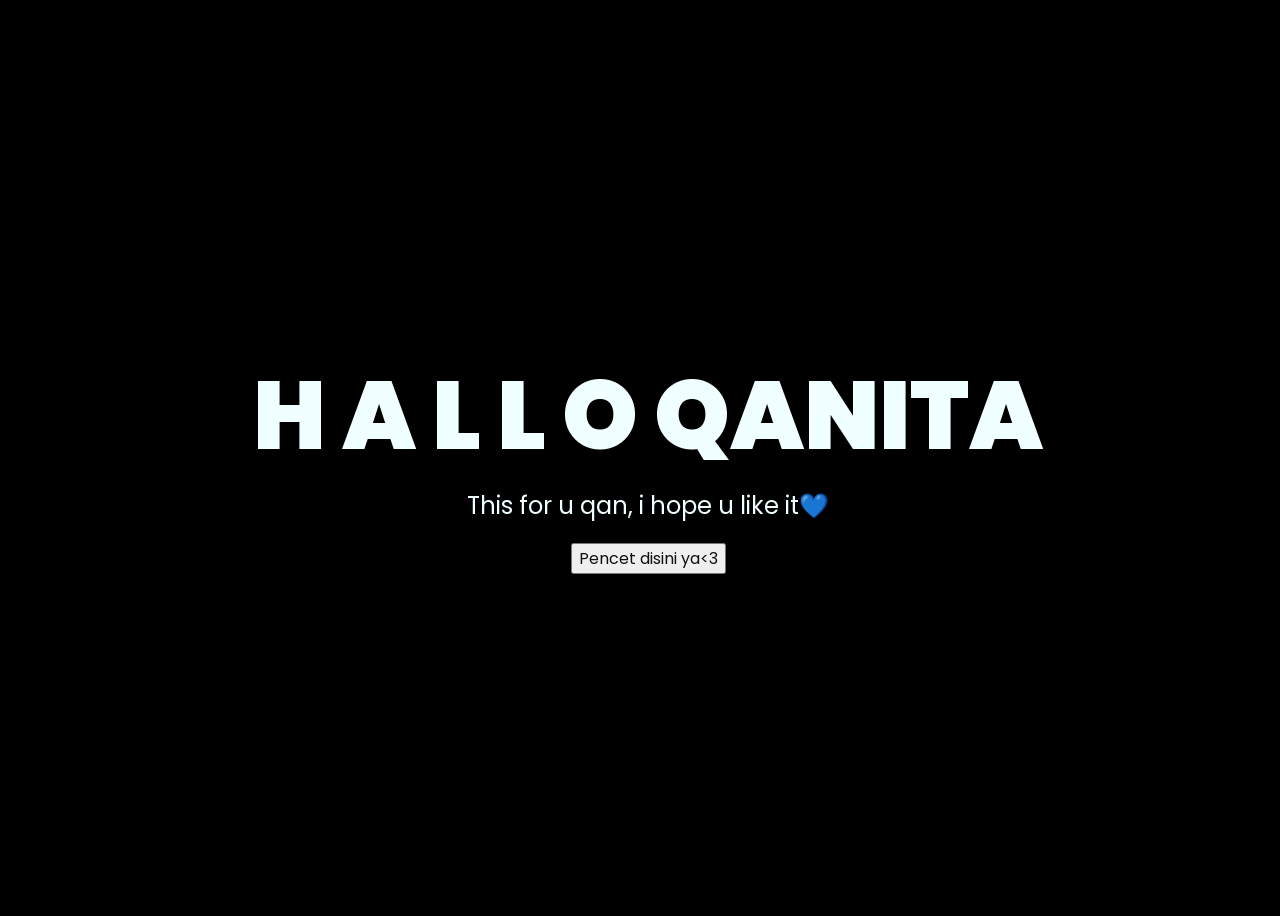
==== index.html @ 01c8bd21 "Add files via upload" ====
<!DOCTYPE html>
<html lang="en">
<head>
    <meta charset="UTF-8">
    <meta http-equiv="X-UA-Compatible" content="IE=edge">
    <meta name="viewport" content="width=device-width, initial-scale=1.0">
    <link rel="stylesheet" href="css/style.css">
    <link rel="icon" href="img/flowers.png" type="image/x-icon">
    <title>Flowers</title>
</head>
<body>
    <audio autoplay>
        <source src="flowerr.mp3" type="audio/mp3"/>
    </audio>
    <div class="greetings">
    <!-- silahkan menambah kata sesuai keinginan dengan <span>text...</span -->
        <span>H</span>
        <span>A</span>
        <span>L</span>
        <span>L</span>
        <span>O</span>
        <span>QANITA</span>
    </div>
    <div class="description">
        <span>This for u qan, i hope u like it💙</span>
    </div>
    <div class="button">
        <button>
            <a href="flower.html">Pencet disini ya<3</a>
        </button>
        
    </div>
</body>
</html>
---- css/style.css ----
@import url('https://fonts.googleapis.com/css2?family=Poppins:ital,wght@0,500;1,900&display=swap');
*{
    font-family: 'Poppins',cursive;
}
body{
    color: azure;
    width: 100%;
    height: 100vh;
    display: flex;
    flex-direction: column;
    align-items: center;
    justify-content: center;
    background-color: black;
}
.greetings{
    font-size: 6rem;
    font-weight: 900;
}
.greetings > span{
    animation: glow 2.5s ease-in-out infinite;
}
@keyframes glow{
    0%, 100%{
        color: #fff;
        text-shadow: 0 0 12px #39c6d6, 0 0 50px #39c6d6, 0 0 100px #39c6d6;
    }
    10%, 90%{
        color: #111;
        text-shadow: none;
    }
}
.greetings > span:nth-child(2){
    animation-delay: .2s ;
}
.greetings > span:nth-child(3){
    animation-delay: .4s ;
}
.greetings > span:nth-child(4){
    animation-delay: .6s;
}
.greetings > span:nth-child(5){
    animation-delay: .8s;
}

.description{
    font-size: 1.5rem;
    margin-bottom: 20px;
}

.button a{
    text-decoration: none;
    font-size: 1rem;
    color: #111;
}

@media screen and (max-width:574px){
    .greetings{
        display: block;
        font-size: 3rem;
        font-weight: 500;
        text-align: center;
    }
    .description{
        font-size: 1rem;
    }
    
    .button a{
        font-size: .5rem;
    }
}
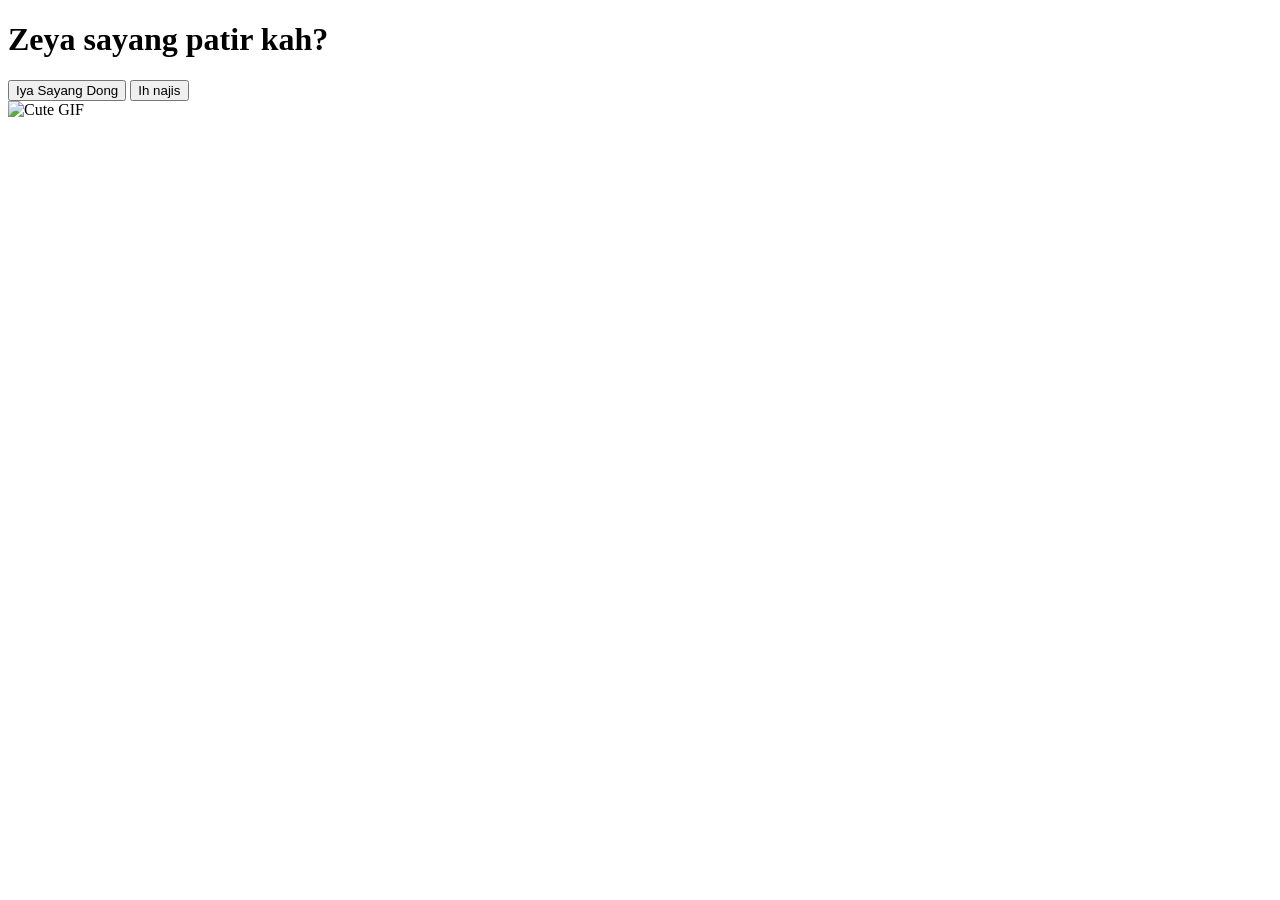
==== commit 91bf5db2: "Add files via upload" ====
--- a/index.html
+++ b/index.html
@@ -1,34 +1,22 @@
-<!DOCTYPE html>
-<html lang="en">
-<head>
-    <meta charset="UTF-8">
-    <meta http-equiv="X-UA-Compatible" content="IE=edge">
-    <meta name="viewport" content="width=device-width, initial-scale=1.0">
-    <link rel="stylesheet" href="css/style.css">
-    <link rel="icon" href="img/flowers.png" type="image/x-icon">
-    <title>Flowers</title>
-</head>
-<body>
-    <audio autoplay>
-        <source src="flowerr.mp3" type="audio/mp3"/>
-    </audio>
-    <div class="greetings">
-    <!-- silahkan menambah kata sesuai keinginan dengan <span>text...</span -->
-        <span>H</span>
-        <span>A</span>
-        <span>L</span>
-        <span>L</span>
-        <span>O</span>
-        <span>QANITA</span>
-    </div>
-    <div class="description">
-        <span>This for u qan, i hope u like it💙</span>
-    </div>
-    <div class="button">
-        <button>
-            <a href="flower.html">Pencet disini ya<3</a>
-        </button>
-        
-    </div>
-</body>
+<!DOCTYPE html>
+<html lang="en">
+<head>
+    <meta charset="UTF-8">
+    <meta name="viewport" content="width=device-width, initial-scale=1.0">
+    <title>love me love me</title>
+    <link rel="stylesheet" href="styles.css">
+</head>
+<body>
+    <div class="container">
+        <h1>Zeya sayang patir kah?</h1>
+        <div class="buttons">
+            <button class="yes-button" onclick="handleYesClick()">Iya Sayang Dong</button>
+            <button class="no-button" onclick="handleNoClick()">Ih najis</button>
+        </div>
+        <div class="gif_container">
+            <img src="https://media1.giphy.com/media/v1.Y2lkPTc5MGI3NjExbW5lenZyZHI5OXM2eW95b3pmMG40cWVrMDhtNjVuM3A4dGNxa2g2dSZlcD12MV9pbnRlcm5hbF9naWZfYnlfaWQmY3Q9cw/VM1fcpu2bKs1e2Kdbj/giphy.gif" alt="Cute GIF">
+        </div>
+    </div>
+    <script src="script.js"></script>
+</body>
 </html>
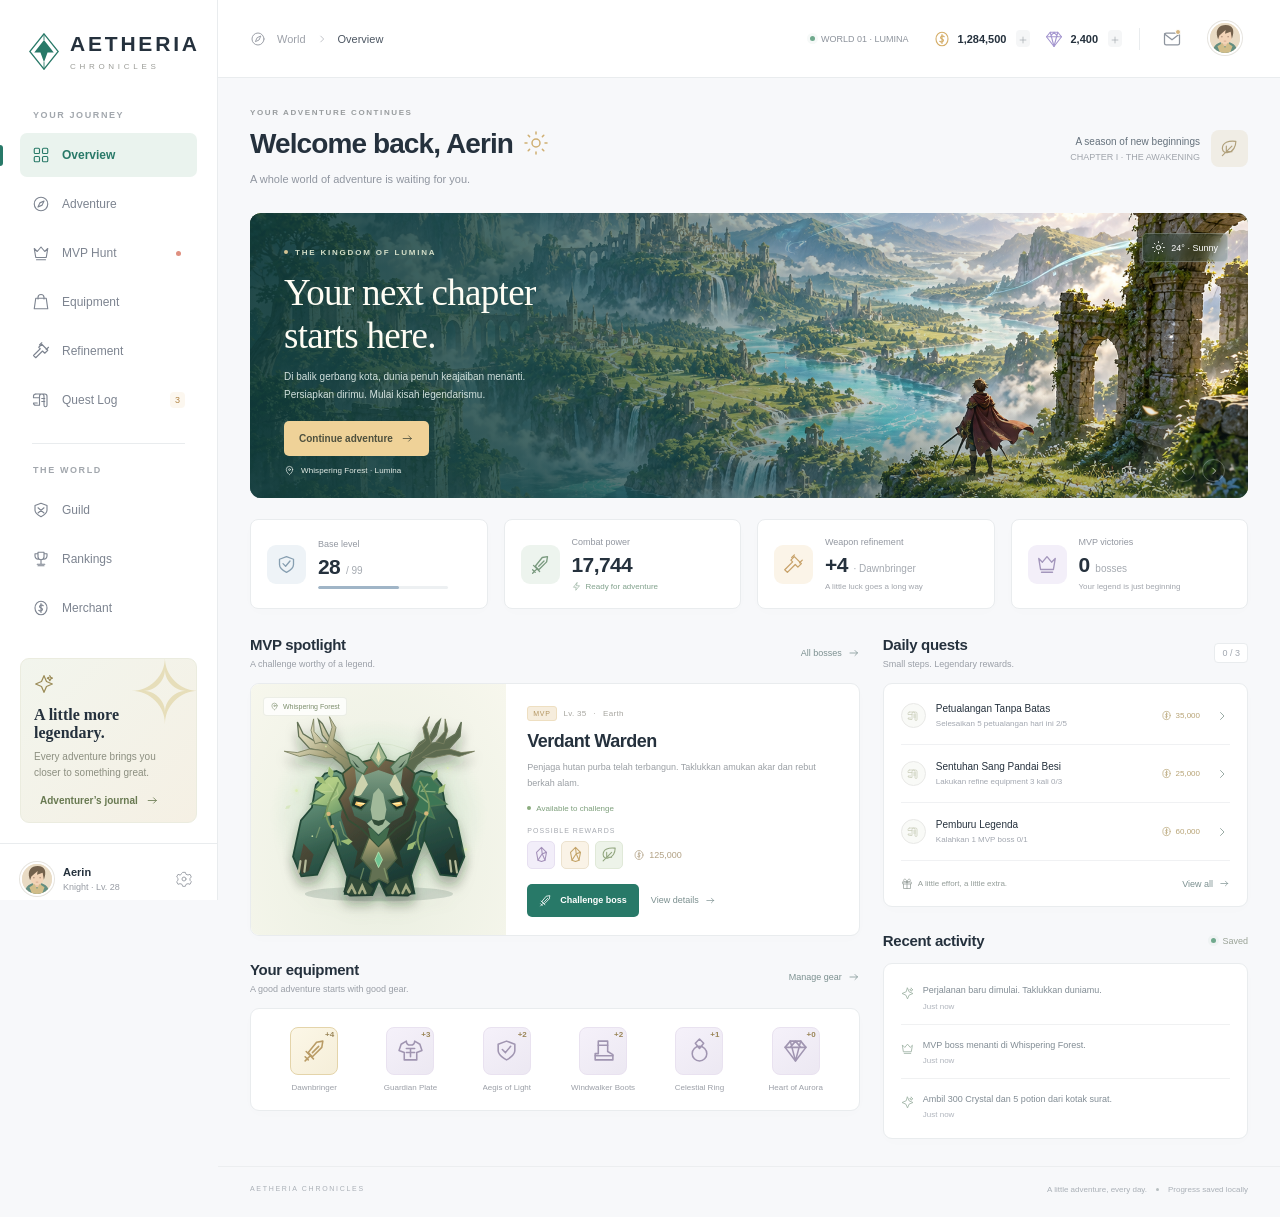
==== commit bac4fafb: "Publish Aetheria GDD and modular progression prototype package" ====
--- a/index.html
+++ b/index.html
@@ -1,22 +1,26 @@
 <!DOCTYPE html>
-<html lang="en">
+<html lang="id">
 <head>
-    <meta charset="UTF-8">
-    <meta name="viewport" content="width=device-width, initial-scale=1.0">
-    <title>love me love me</title>
-    <link rel="stylesheet" href="styles.css">
+  <meta charset="UTF-8">
+  <meta name="viewport" content="width=device-width, initial-scale=1.0">
+  <meta name="theme-color" content="#f6f7f9">
+  <meta name="description" content="Aetheria Chronicles — petualangan RPG fantasi dengan MVP, equipment, refinement, dan dunia untuk dijelajahi.">
+  <title>Aetheria — Your adventure awaits</title>
+  <link rel="icon" href="assets/favicon.svg" type="image/svg+xml">
+  <link rel="stylesheet" href="styles.css">
 </head>
 <body>
-    <div class="container">
-        <h1>Zeya sayang patir kah?</h1>
-        <div class="buttons">
-            <button class="yes-button" onclick="handleYesClick()">Iya Sayang Dong</button>
-            <button class="no-button" onclick="handleNoClick()">Ih najis</button>
-        </div>
-        <div class="gif_container">
-            <img src="https://media1.giphy.com/media/v1.Y2lkPTc5MGI3NjExbW5lenZyZHI5OXM2eW95b3pmMG40cWVrMDhtNjVuM3A4dGNxa2g2dSZlcD12MV9pbnRlcm5hbF9naWZfYnlfaWQmY3Q9cw/VM1fcpu2bKs1e2Kdbj/giphy.gif" alt="Cute GIF">
-        </div>
+  <div class="app-shell">
+    <aside class="sidebar" id="sidebar"></aside>
+    <div class="workspace">
+      <header class="topbar" id="topbar"></header>
+      <main id="main-content" tabindex="-1"></main>
+      <footer class="app-footer"><span>AETHERIA CHRONICLES</span><span>A little adventure, every day.<i></i> Progress saved locally</span></footer>
     </div>
-    <script src="script.js"></script>
+  </div>
+  <div id="modal-root"></div>
+  <div id="toast-root" class="toast-root" role="status" aria-live="polite"></div>
+  <script src="engine.js"></script>
+  <script src="script.js"></script>
 </body>
-</html>+</html>
--- a/styles.css
+++ b/styles.css
@@ -0,0 +1,10 @@
+:root{--ink:#25313d;--muted:#9298a1;--teal:#287968;--teal-dark:#1d6558;--teal-light:#eaf3ee;--gold:#deb575;--line:#e9ecee;--bg:#f7f8fa;--white:#fff;--sidebar:218px;--shadow:0 3px 15px #243d4b03}*{box-sizing:border-box}body{margin:0;background:var(--bg);color:var(--ink);font-family:Arial,Helvetica,sans-serif;font-size:13px;-webkit-font-smoothing:antialiased}button,input{font:inherit}button,a{-webkit-tap-highlight-color:transparent}button{cursor:pointer}button{border:0;background:none;color:inherit}button:disabled{cursor:not-allowed;opacity:.48}a{color:inherit;text-decoration:none}svg{display:inline-block;vertical-align:middle;flex-shrink:0}button:focus-visible,a:focus-visible,input:focus-visible{outline:3px solid #79b8aa;outline-offset:4px}button,.nav-link,.card{transition:background .18s,transform .18s,box-shadow .18s}button:active:not(:disabled){transform:translateY(1px)}.app-shell{display:flex;min-height:100vh}.sidebar{width:var(--sidebar);position:fixed;inset:0 auto 0 0;background:#fff;border-right:1px solid var(--line);z-index:30;display:flex;flex-direction:column;padding:32px 20px 0}.brand{display:flex;align-items:center;gap:9px;padding:0 7px 39px}.brand-logo{width:34px;height:39px;color:var(--teal)}.brand-word{font-size:21px;letter-spacing:2.8px;font-weight:750;line-height:1.1}.brand-sub{font-size:8px;letter-spacing:3.7px;margin-top:6px;color:#9b9c97}.nav-label{font-size:9px;letter-spacing:1.6px;color:#a2a7ad;font-weight:600;padding:0 13px;margin:0 0 13px}.nav-links{display:grid;gap:5px}.nav-link{display:flex;align-items:center;gap:12px;padding:13px 12px;text-align:left;width:100%;font-size:12px;color:#7d8490;border-radius:7px;position:relative}.nav-link svg{width:18px;height:18px}.nav-link:hover{background:#f5f7f6;color:var(--teal)}.nav-link.active{background:#eaf3ee;color:var(--teal);font-weight:600}.nav-link.active:before{content:'';position:absolute;left:-20px;height:21px;width:3px;background:var(--teal);border-radius:0 3px 3px 0}.nav-badge{margin-left:auto;font-size:9px;padding:3px 5px;border-radius:4px;background:#e8b56b1c;color:#b18444}.nav-badge.dot{padding:0;background:#df8f7f;width:5px;height:5px;border-radius:50%;margin-right:4px}.nav-divider{margin:21px 12px;border:0;border-top:1px solid var(--line)}.nav-bottom{margin-top:auto;padding-top:28px}.pass-card{background:linear-gradient(135deg,#f2f5ed,#f5f0e4);border:1px solid #ebecdf;border-radius:9px;padding:15px 13px 14px;position:relative;overflow:hidden}.pass-card:after{content:'✧';position:absolute;color:#d9c98b;font-size:88px;right:-6px;top:-18px;opacity:.5}.pass-card .pass-icon{color:#9b8c58}.pass-card h4{font-family:Georgia,serif;font-size:16px;margin:12px 0 7px;position:relative}.pass-card p{font-size:10px;color:#8c8f80;line-height:1.6;margin:0 0 12px}.pass-card button{display:flex;align-items:center;gap:8px;color:#687951;font-size:10px;font-weight:600}.sidebar-profile{margin:20px -20px 0;padding:18px 20px;border-top:1px solid var(--line);display:flex;align-items:center;gap:9px}.avatar{border-radius:50%;background:#ede2cc;overflow:hidden;width:34px;height:34px;display:inline-flex;align-items:center;justify-content:center;border:2px solid #fff;box-shadow:0 0 0 1px #e6e4df;flex-shrink:0}.avatar svg{width:100%;height:100%}.profile-name{font-size:11px;font-weight:600;display:block}.profile-class{font-size:9px;color:#989ca4;display:block;margin-top:4px}.profile-gear{margin-left:auto;color:#a1a5ac;padding:5px}.workspace{margin-left:var(--sidebar);width:calc(100% - var(--sidebar));min-width:0}.topbar{height:78px;border-bottom:1px solid var(--line);background:#fff;display:flex;align-items:center;justify-content:space-between;padding:0 32px;gap:15px}.breadcrumbs{display:flex;align-items:center;gap:11px;color:#9da1a9;font-size:11px}.breadcrumbs>svg:first-child{color:#8d989e}.breadcrumbs .current{color:#4c5662}.header-right{display:flex;align-items:center;gap:15px}.server{font-size:9px;color:#8c929b;display:flex;align-items:center;gap:6px;white-space:nowrap;margin-right:9px}.status-dot{width:5px;height:5px;background:#70a98d;border-radius:50%;display:inline-block;box-shadow:0 0 0 3px #72aa8f11}.resource{display:flex;gap:7px;align-items:center;font-size:11px;font-weight:600;white-space:nowrap}.resource .coin{color:#d5ae69}.resource .gem{color:#a496cf}.resource button{margin-left:3px;background:#f5f6f7;border-radius:4px;padding:2px;color:#9ba1a7}.topbar-divider{height:22px;width:1px;background:var(--line);margin:0 2px}.mail-btn{position:relative;color:#8d949e;padding:5px}.mail-btn:after{content:'';width:4px;height:4px;border-radius:50%;background:#d5b47e;position:absolute;right:6px;top:5px;border:1px solid white}.menu-toggle{display:none;padding:5px}.main-wrap{max-width:1500px;margin:auto;padding:30px 32px 0}.greeting-row{display:flex;align-items:center;justify-content:space-between;gap:20px;margin-bottom:24px}.eyebrow{font-size:8px;letter-spacing:1.6px;color:#989c9e;font-weight:600;text-transform:uppercase;margin:0 0 9px}h1{font-size:26px;font-weight:600;letter-spacing:-.9px;margin:0;line-height:1.3}.greeting-title{display:flex;align-items:center;gap:11px}.sun-icon{color:#cfaf72;margin-top:-3px}.subtitle{font-size:11px;color:#9096a0;margin:8px 0 0;line-height:1.7}.season-box{display:flex;align-items:center;gap:11px;text-align:right}.season-icon{color:#b1a17c;background:#f0ede5;border-radius:8px;width:37px;height:37px;display:grid;place-items:center}.season-title{font-size:10px;color:#65717c;margin-bottom:5px}.season-note{font-size:9px;color:#a0a5ac}.hero{border-radius:11px;height:285px;position:relative;overflow:hidden;background:#467a70;isolation:isolate}.hero-bg{position:absolute;inset:0;background-image:url('assets/world-hero.png');background-position:center 53%;background-size:cover;z-index:-3;transition:transform 1s}.hero:before{content:'';position:absolute;inset:0;background:linear-gradient(90deg,#113c3ce8 0%,#1a4645cc 26%,#193d3e57 54%,#183b3c00 80%);z-index:-1}.hero:after{content:'';position:absolute;inset:0;background:linear-gradient(0deg,#173d4466,transparent 40%);z-index:-2}.hero-content{padding:29px 34px;color:#fff}.hero-kicker{display:inline-flex;align-items:center;gap:7px;color:#d3dec8;font-size:8px;font-weight:600;letter-spacing:1.8px}.hero-kicker span{width:4px;height:4px;border-radius:50%;background:#d4c394}.hero h2{font-family:Georgia,'Times New Roman',serif;font-weight:400;font-size:37px;line-height:1.15;letter-spacing:-.7px;margin:15px 0 11px;color:#fffdf4}.hero p{color:#d0dfdc;font-size:10px;line-height:1.8;margin:0 0 17px}.btn{border-radius:5px;padding:10px 15px;display:inline-flex;align-items:center;justify-content:center;gap:8px;font-size:10px;font-weight:600;min-height:35px}.btn-primary{color:#fff;background:var(--teal)}.btn-primary:hover{background:var(--teal-dark);box-shadow:0 3px 8px #28796820}.btn-gold{background:#efd298;color:#4e503e}.btn-gold:hover{background:#f9dfa9}.btn-outline{border:1px solid #e3e7e7;background:#fff;color:#64716f}.btn-outline:hover{background:#f4f7f5}.btn-soft{color:var(--teal);background:var(--teal-light)}.btn-danger{background:#b8635d;color:white}.hero-bottom{position:absolute;bottom:16px;right:23px;left:34px;display:flex;align-items:center;justify-content:space-between;color:#e4ece6;font-size:8px;letter-spacing:.1px}.hero-location{display:flex;align-items:center;gap:6px}.hero-slide{display:flex;align-items:center;gap:7px}.hero-slide>span{font-size:8px;letter-spacing:2px;margin-right:5px}.hero-slide button{width:23px;height:23px;border:1px solid #ffffff40;border-radius:50%;display:grid;place-items:center;color:#fff}.weather{position:absolute;right:20px;top:20px;padding:7px 9px;display:flex;gap:6px;align-items:center;font-size:9px;color:#fff;background:#174f4938;border:1px solid #ffffff3b;border-radius:5px;backdrop-filter:blur(6px)}.stats-grid{display:grid;grid-template-columns:repeat(4,minmax(0,1fr));gap:16px;margin:21px 0 27px}.stat-card{background:#fff;border:1px solid var(--line);border-radius:8px;padding:17px 16px;display:flex;align-items:center;gap:12px;box-shadow:var(--shadow);min-height:83px}.stat-icon{width:39px;height:39px;display:grid;place-items:center;border-radius:9px;background:#eef3f7;color:#879fb1}.stat-icon.green{background:#edf4ee;color:#7a9a7f}.stat-icon.gold{background:#fbf4e8;color:#c8a26a}.stat-icon.purple{background:#f3eff9;color:#a396bc}.stat-label{font-size:9px;color:#9297a0;margin-bottom:6px}.stat-value{font-size:21px;letter-spacing:-.6px;line-height:1.1;font-weight:600}.stat-value .unit{font-size:10px;color:#a5aab1;font-weight:400;letter-spacing:0}.stat-bottom{font-size:8px;color:#a1a5ac;margin-top:6px;display:flex;align-items:center;gap:5px}.stat-bottom.positive{color:#81a18c}.stat-data{flex:1;min-width:0}.tiny-progress{height:3px;border-radius:5px;overflow:hidden;background:#edf0f2;margin-top:8px;max-width:130px}.tiny-progress span{height:100%;display:block;background:#a0b5c7;border-radius:5px}.dashboard-grid{display:grid;grid-template-columns:minmax(0,1.67fr) minmax(285px,1fr);gap:23px}.section-heading{display:flex;align-items:center;justify-content:space-between;gap:10px;margin:0 0 14px}.section-heading h2{font-size:15px;font-weight:600;letter-spacing:-.3px;margin:0}.section-heading p{font-size:9px;color:#9a9fa7;margin:6px 0 0}.text-button{display:inline-flex;align-items:center;gap:6px;font-size:9px;color:#7c9090;padding:4px 0;white-space:nowrap}.text-button:hover{color:var(--teal)}.card{background:#fff;border:1px solid var(--line);border-radius:9px;box-shadow:var(--shadow)}.mvp-spotlight{display:grid;grid-template-columns:42% 58%;min-height:234px;overflow:hidden}.boss-image-wrap{position:relative;display:flex;align-items:center;justify-content:center;background:radial-gradient(ellipse at 50% 70%,#e9eee0,#f7f7ed);overflow:hidden}.boss-image-wrap:before{content:'';width:130px;height:130px;border-radius:50%;border:1px solid #b8c7a13d;position:absolute}.boss-image-wrap img{width:110%;height:210px;object-fit:contain;position:relative;z-index:1;filter:drop-shadow(0 10px 5px #455f3920);transition:transform .5s}.boss-image-wrap:hover img{transform:scale(1.04)}.boss-image-wrap .field-tag{position:absolute;top:13px;left:12px;z-index:2;font-size:7px;color:#7b8d6b;background:#ffffffc4;backdrop-filter:blur(5px);border:1px solid #c9d0bc55;border-radius:4px;padding:4px 6px;display:flex;align-items:center;gap:4px}.boss-info{padding:22px 21px 18px;display:flex;align-items:flex-start;flex-direction:column;justify-content:center}.boss-meta{font-size:8px;display:flex;align-items:center;gap:7px;color:#a7a6a0;letter-spacing:.3px;margin:0 0 10px}.boss-meta .mvp-label{background:#f6eddd;border:1px solid #eedfc1;color:#b29460;font-size:7px;letter-spacing:.7px;border-radius:3px;padding:3px 5px}.boss-info h3{font-size:18px;letter-spacing:-.5px;font-weight:600;margin:0 0 7px}.boss-description{font-size:9px;line-height:1.8;color:#9a9fa4;margin:0 0 12px}.available{font-size:8px;color:#7d9f7b;display:flex;align-items:center;gap:5px}.available:before{content:'';height:4px;width:4px;border-radius:50%;background:#8aac7d}.reward-label{font-size:7px;color:#a5a9b0;letter-spacing:1px;margin:14px 0 7px}.reward-items{display:flex;align-items:center;gap:6px}.reward-item{height:28px;width:28px;background:#f2eef9;border:1px solid #e7e0f1;color:#a491ba;border-radius:5px;display:grid;place-items:center}.reward-item.gold{background:#faf3e7;color:#c4a469;border-color:#ece2ce}.reward-item.green{background:#edf3e9;color:#91a57e;border-color:#e0e9d8}.reward-money{font-size:9px;color:#b1a184;display:flex;gap:4px;align-items:center;margin-left:4px}.boss-actions{margin-top:15px;display:flex;align-items:center;gap:12px;width:100%}.boss-actions .btn{font-size:9px;padding:9px 12px;min-height:33px}.quest-card{padding:3px 17px 0}.quest-row{display:flex;align-items:center;gap:10px;padding:16px 0;border-bottom:1px solid #f0f1f3}.quest-check{width:25px;height:25px;border-radius:50%;border:1px solid #e9e9e7;display:grid;place-items:center;color:#c9ccb9;background:#f9faf7}.quest-check.complete{color:var(--teal);background:#eaf3ee;border-color:#d8e8dc}.quest-info{flex:1;min-width:0}.quest-info h4{font-size:10px;font-weight:500;margin:0 0 5px}.quest-info p{font-size:8px;color:#a2a7b0;margin:0}.quest-reward{display:flex;align-items:center;gap:4px;font-size:8px;color:#b7a375;white-space:nowrap}.quest-go{color:#7a9189;font-size:9px;padding:6px;margin-right:-4px}.quest-daily-footer{display:flex;align-items:center;justify-content:space-between;padding:13px 0;font-size:8px;color:#949d99}.quest-daily-footer>span{display:flex;align-items:center;gap:5px}.quest-count{font-size:9px;color:#a0a6af;background:#fff;padding:4px 7px;border:1px solid var(--line);border-radius:4px}.equipment-section{margin-top:25px}.equipment-strip{padding:18px 20px;display:flex;gap:10px;align-items:center}.equipment-slot{flex:1;position:relative;min-width:0;display:flex;align-items:center;flex-direction:column;text-align:center;padding:0;gap:8px}.equipment-slot-icon{width:48px;height:48px;border-radius:8px;border:1px solid #e9e2f0;background:linear-gradient(145deg,#f5f1fa,#ece8f2);color:#a095b1;display:grid;place-items:center;position:relative}.equipment-slot:first-child .equipment-slot-icon{border-color:#e4d4aa;background:linear-gradient(135deg,#fcf7e7,#f5eed9);color:#b99b65}.equipment-slot .refine-num{position:absolute;right:3px;top:2px;font-size:8px;color:#9b8659;font-weight:600}.equipment-slot-name{font-size:8px;color:#9b9fa7;white-space:nowrap;max-width:80px;overflow:hidden;text-overflow:ellipsis}.activity-card{padding:6px 17px}.activity-row{display:flex;align-items:flex-start;gap:9px;padding:13px 0;border-bottom:1px solid #f0f1f2}.activity-row:last-child{border:0}.activity-icon{margin-top:2px;color:#9bafa0}.activity-row p{margin:0;font-size:9px;color:#818c94;line-height:1.6}.activity-row time{color:#b0b5bd;font-size:8px;display:block;margin-top:4px}.app-footer{max-width:1500px;margin:27px auto 0;padding:18px 32px 23px;display:flex;justify-content:space-between;font-size:8px;color:#aab0b7;border-top:1px solid #eceef0}.app-footer>span:first-child{letter-spacing:1.7px;font-size:7px}.app-footer>span:last-child{display:flex;align-items:center;gap:9px}.app-footer i{height:3px;width:3px;background:#b8bfc1;border-radius:50%}.count-pill{font-size:9px;color:#7d9685;background:#edf3ee;border:1px solid #e0e9df;border-radius:4px;padding:5px 7px}.page-header{margin-bottom:24px}.page-header h1{font-size:28px}.view-grid{display:grid;grid-template-columns:repeat(3,minmax(0,1fr));gap:20px}.region-card{overflow:hidden}.region-art{height:190px;background-size:cover;background-position:center;position:relative}.region-art:after{content:'';position:absolute;inset:0;background:linear-gradient(transparent,#143f4250)}.region-art.cinder{filter:hue-rotate(290deg) saturate(.8)}.region-art.frost{filter:hue-rotate(50deg) saturate(.5)}.region-tag{position:absolute;bottom:13px;left:16px;background:#ffffffe6;color:#55695f;border-radius:4px;padding:5px 8px;font-size:9px;z-index:2}.region-body{padding:21px}.region-body h3{font-family:Georgia,serif;font-size:23px;font-weight:400;margin:0 0 9px}.region-body p{font-size:11px;color:#929ba2;line-height:1.8;margin:0 0 18px}.region-loot{display:flex;align-items:center;justify-content:space-between;font-size:10px;color:#ad9971;margin:0 0 18px}.region-body .btn{width:100%}.info-banner{display:flex;align-items:center;gap:12px;background:#edf3ef;border:1px solid #e1e9e0;color:#728776;padding:15px 18px;border-radius:8px;font-size:11px;line-height:1.7;margin-bottom:23px}.info-banner svg{color:#739a7d}.boss-card-full{overflow:hidden}.boss-card-full .boss-image-wrap{height:225px}.boss-card-full .boss-image-wrap img{height:245px;max-width:100%}.boss-card-full .boss-info{padding:21px;width:100%}.boss-card-full .boss-info h3{font-size:22px}.boss-card-full .boss-description{min-height:32px}.boss-card-full .boss-actions .btn{flex:1}.boss-card-full.ignis .boss-image-wrap{background:radial-gradient(ellipse at center,#f3dfd2,#fbf5ed)}.boss-card-full.frost .boss-image-wrap{background:radial-gradient(ellipse at center,#dde7f4,#f1f5fa)}.inventory-grid{display:grid;grid-template-columns:repeat(3,minmax(0,1fr));gap:18px}.item-card{padding:20px;position:relative}.item-card .equipment-slot-icon{width:76px;height:76px;margin:12px auto 20px}.item-card .equipment-slot-icon svg{width:40px;height:40px}.item-card .rarity{position:absolute;left:17px;top:15px;font-size:8px;letter-spacing:1px;color:#a38b68}.item-card .equipped-tag{position:absolute;right:17px;top:15px;font-size:8px;color:#7e9c83}.item-card h3{text-align:center;font-size:15px;margin:0 0 7px}.item-card .item-slot-label{text-align:center;color:#a8aab0;font-size:10px;margin:0 0 19px}.item-stats{border-top:1px solid #eceef0;border-bottom:1px solid #eceef0;padding:11px 0;display:flex;justify-content:space-between;color:#86918f;font-size:10px;margin-bottom:15px}.item-stats strong{color:#576861;font-weight:500}.item-card .btn{width:100%}.materials-bar{display:flex;align-items:center;gap:25px;padding:17px 23px;margin-bottom:22px;flex-wrap:wrap}.materials-bar .material{display:flex;align-items:center;gap:9px;font-size:11px;color:#85918b}.materials-bar .material strong{font-weight:600;color:#5e6c65}.materials-bar .material svg{color:#b49a72}.materials-bar>button{margin-left:auto}.forge-grid{display:grid;grid-template-columns:255px minmax(0,1fr);gap:22px;align-items:start}.forge-sidebar{padding:18px 14px}.forge-sidebar h3{font-size:12px;margin:0 0 17px 5px}.forge-item{display:flex;align-items:center;width:100%;text-align:left;gap:11px;padding:12px 9px;border:1px solid transparent;border-radius:6px;margin-bottom:5px}.forge-item.selected{background:#eff5f0;border-color:#dce8dc}.forge-item .equipment-slot-icon{width:38px;height:38px;flex-shrink:0}.forge-item strong{font-size:10px;font-weight:500;display:block;margin-bottom:5px}.forge-item small{font-size:9px;color:#a1a9a2}.forge-item>span:last-child{margin-left:auto;font-size:12px;color:#ad986d}.forge-main{overflow:hidden}.forge-stage{background:radial-gradient(ellipse at 50% 80%,#34584f,#163f3a);color:white;text-align:center;padding:30px 20px 27px;position:relative}.forge-stage:before,.forge-stage:after{content:'';position:absolute;border:1px solid #9daf7d22;border-radius:50%;height:180px;width:180px;left:calc(50% - 90px);top:28px}.forge-stage:after{width:145px;height:145px;left:calc(50% - 72.5px);top:45px;border-style:dashed;transform:rotate(35deg)}.forge-stage .eyebrow{color:#a0b8a5;font-size:8px;position:relative;z-index:2}.forge-weapon{position:relative;z-index:2;margin:22px auto;width:80px;height:90px;color:#ebd49c;filter:drop-shadow(0 0 22px #f2cf6370);transform:rotate(-15deg)}.forge-weapon svg{width:100%;height:100%}.forge-stage h3{font-family:Georgia,serif;font-size:24px;font-weight:400;position:relative;z-index:2;margin:19px 0 8px}.forge-stage p{color:#9eb5a9;font-size:10px;margin:0;position:relative;z-index:2}.forge-controls{padding:26px 30px}.forge-upgrade{display:flex;align-items:center;justify-content:center;gap:25px;margin-bottom:23px}.refine-number{font-size:28px;font-weight:500;letter-spacing:-1px;color:#9ba8a3}.refine-number.next{color:#b69c63}.forge-upgrade svg{color:#b3beb7}.forge-costs{display:grid;grid-template-columns:1fr 1fr;gap:12px;margin:19px 0}.forge-cost{padding:13px;border-radius:6px;background:#f8f9f8;display:flex;gap:8px;align-items:center;font-size:10px;color:#8b948c}.forge-cost svg{color:#b5a17f}.forge-cost strong{margin-left:auto;color:#607264;font-weight:500}.chance-row{display:flex;align-items:center;justify-content:space-between;font-size:11px;color:#909b92;margin-bottom:10px}.chance-row strong{color:var(--teal);font-weight:500}.chance-track{height:5px;background:#edf2ed;border-radius:5px;overflow:hidden}.chance-track span{background:#82a88d;display:block;height:100%;border-radius:5px}.protection-option{display:flex;align-items:center;gap:10px;font-size:10px;padding:20px 0;color:#7c897e;cursor:pointer}.protection-option input{accent-color:var(--teal);width:15px;height:15px}.protection-option small{color:#a1aaa2;font-size:9px;display:block;margin-top:5px}.forge-controls>.btn{width:100%;height:43px}.forge-note{text-align:center;font-size:9px;color:#a7aea8;line-height:1.6;margin:13px 0 0}.forge-result{margin:15px 0 0;padding:11px;background:#edf4ed;border-radius:5px;text-align:center;font-size:11px;color:#648166}.forge-result.fail{background:#fbf0e8;color:#b48d6e}.quest-tabs{display:flex;gap:22px;border-bottom:1px solid #e4e8e5;margin-bottom:22px}.quest-tab{font-size:11px;padding:0 0 14px;color:#a2aaa5;border-bottom:2px solid transparent}.quest-tab.active{color:var(--teal);border-color:var(--teal)}.quest-full{display:flex;align-items:center;gap:16px;padding:22px;margin-bottom:13px}.quest-full .quest-check{width:40px;height:40px}.quest-full .quest-info h4{font-size:13px;margin-bottom:8px}.quest-full .quest-info p{font-size:10px}.quest-full .quest-reward{font-size:11px;margin-right:15px}.quest-full .tiny-progress{max-width:250px;margin-top:12px}.quest-full .tiny-progress span{background:#8bac93}.guild-hero{background:linear-gradient(120deg,#243f3b,#568171);color:white;padding:38px;display:flex;align-items:center;gap:25px;border-radius:9px;margin-bottom:22px}.guild-crest{width:95px;height:105px;background:#d9c48c;border:5px solid #b7a476;clip-path:polygon(0 0,100% 0,95% 70%,50% 100%,5% 70%);color:#496755;display:grid;place-items:center}.guild-hero h2{font-family:Georgia,serif;font-size:35px;font-weight:400;margin:8px 0}.guild-hero p{color:#b9cfc3;font-size:11px;line-height:1.8}.guild-hero .btn{margin-left:auto;align-self:flex-end}.guild-table{width:100%;border-collapse:collapse;font-size:11px}.guild-table th{text-align:left;padding:17px 22px;color:#9ca59f;font-size:9px;font-weight:400;background:#f9faf9;border-bottom:1px solid #eef0ef}.guild-table td{padding:16px 22px;border-bottom:1px solid #f0f2f0;color:#7c8980}.guild-table tr:last-child td{border:0}.rank-cell{color:#b89c6d!important;font-weight:600}.you-row{background:#f1f6ef}.rank-player{display:flex;align-items:center;gap:10px}.rank-player .avatar{height:28px;width:28px}.merchant-card{padding:23px;text-align:center}.merchant-icon{width:60px;height:60px;display:grid;place-items:center;margin:9px auto 19px;border-radius:13px;background:#f5efdf;color:#b79d6b}.merchant-card h3{font-size:15px;font-weight:500;margin:0 0 10px}.merchant-card p{font-size:10px;color:#99a29b;line-height:1.8;min-height:35px}.merchant-card .price{display:flex;justify-content:center;align-items:center;gap:6px;font-size:12px;color:#b49766;margin:18px 0}.merchant-card .btn{width:100%}.modal-backdrop{position:fixed;inset:0;background:#16372c5e;backdrop-filter:blur(5px);z-index:80;display:flex;align-items:center;justify-content:center;padding:25px;animation:fade-in .2s}.modal{background:#fff;border:1px solid #ffffff88;border-radius:14px;box-shadow:0 20px 100px #16372c45;max-width:540px;width:100%;max-height:90vh;overflow:auto;animation:modal-in .25s}.modal-header{padding:23px 26px 17px;display:flex;align-items:center;justify-content:space-between;border-bottom:1px solid #eef0ed}.modal-header h2{font-size:16px;margin:0;font-weight:600;letter-spacing:-.3px}.close-modal{color:#9ba69e;padding:4px;border-radius:50%;display:grid;place-items:center}.close-modal:hover{background:#f0f4ee}.modal-body{padding:25px 26px}.modal-body>p{font-size:12px;line-height:1.9;color:#88968c}.modal-actions{display:flex;justify-content:flex-end;gap:9px;padding-top:22px}.modal-label{display:block;font-size:11px;color:#7b8a7e;margin-bottom:9px}.name-input{border:1px solid #dfe6dc;border-radius:6px;background:#fafcf9;padding:12px 13px;width:100%;color:#415a49}.settings-separator{border:0;border-top:1px solid #edf0eb;margin:23px 0}.settings-row{display:flex;align-items:center;justify-content:space-between;gap:20px}.settings-row p{font-size:10px;color:#98a292;margin:6px 0 0;line-height:1.6}.settings-row h4{font-size:12px;font-weight:500;margin:0}.guide-step{display:flex;gap:14px;margin-bottom:22px}.guide-step>span{width:33px;height:33px;display:grid;place-items:center;background:#edf4ed;color:#83a18a;border-radius:8px;flex-shrink:0}.guide-step h4{font-size:12px;margin:0 0 7px}.guide-step p{font-size:11px;line-height:1.8;color:#95a092;margin:0}.reward-modal{text-align:center;padding:12px 0}.reward-emblem{height:76px;width:76px;background:#f9f0db;color:#c6a469;border:1px solid #f1dfb7;border-radius:50%;margin:0 auto 19px;display:grid;place-items:center}.reward-modal h3{font-family:Georgia,serif;font-size:28px;margin:0 0 13px;font-weight:400}.reward-modal>p{font-size:11px;color:#9aa394;line-height:1.8}.reward-pills{display:flex;gap:10px;justify-content:center;margin:24px 0}.reward-pill{padding:12px 15px;border:1px solid #e8ebdf;border-radius:7px;color:#9c946f;background:#fafbf6;font-size:11px;display:flex;gap:7px;align-items:center}.toast-root{position:fixed;bottom:25px;left:calc(50% + 100px);transform:translateX(-50%);z-index:120;display:grid;gap:9px;max-width:calc(100vw - 32px);width:max-content;pointer-events:none}.toast{padding:14px 20px;border:1px solid #dce7d9;background:#fff;color:#55745a;box-shadow:0 8px 35px #20452c1a;border-radius:9px;font-size:11px;display:flex;align-items:center;gap:10px;animation:toast-in .3s;max-width:420px;line-height:1.6}.toast.error{color:#ad7464;border-color:#eeddd4}.combat-modal{max-width:730px}.combat-arena{height:245px;position:relative;overflow:hidden;background:radial-gradient(ellipse at 50% 95%,#9cb59170,transparent 70%),linear-gradient(#dce9de,#eff4e6);display:flex;justify-content:center;align-items:center}.combat-arena:before{content:'';width:290px;height:75px;background:#7f9d6740;filter:blur(10px);position:absolute;border-radius:50%;bottom:15px}.combat-arena img{height:260px;width:85%;object-fit:contain;position:relative;filter:drop-shadow(0 12px 6px #2b4b2522);transition:transform .15s}.combat-arena img.hit{animation:hit .25s}.combat-level{position:absolute;top:18px;right:19px;color:#67876b;font-size:10px;background:#ffffffb3;padding:5px 8px;border-radius:4px}.battle-health{padding:19px 27px 0}.health-label{display:flex;align-items:center;justify-content:space-between;font-size:10px;color:#84927f;margin-bottom:8px}.health-label strong{font-weight:500;color:#5d7359}.health-track{background:#ecede5;height:8px;border-radius:6px;overflow:hidden}.health-track>span{display:block;height:100%;background:linear-gradient(90deg,#8fa773,#b4bd8a);border-radius:6px;transition:width .25s}.health-track.player>span{background:linear-gradient(90deg,#609d8b,#97b8a0)}.combat-log{background:#f8faf6;border:1px solid #e9eee4;border-radius:7px;padding:12px 15px;min-height:62px;margin-top:18px;color:#8a9782;font-size:10px;line-height:1.9}.skill-bar{display:grid;grid-template-columns:1fr 1fr 1fr;gap:10px;margin-top:20px}.skill-btn{padding:13px 10px;background:#eff4ed;border:1px solid #dde7d8;border-radius:7px;display:flex;align-items:center;justify-content:center;gap:9px;color:#6b886b}.skill-btn strong{display:block;font-size:11px;font-weight:500}.skill-btn small{display:block;font-size:8px;color:#9ba991;margin-top:4px}.skill-btn.heal{color:#8e9b70;background:#f7f5e8;border-color:#eae6ce}.battle-result{text-align:center;padding:22px;background:#f8f3e5;border:1px solid #efe1bb;border-radius:9px;margin-top:20px}.battle-result h3{font-family:Georgia,serif;font-size:27px;font-weight:400;color:#a48c4d;margin:0 0 9px}.battle-result p{font-size:11px;line-height:1.8;color:#a39775}.battle-result .btn{margin-top:10px}.loading-explore{opacity:.7;pointer-events:none}.explore-spinner{animation:spin 1s linear infinite}.empty-state{text-align:center;padding:45px 20px;color:#9ca896}.empty-state svg{color:#b3c1a8;margin-bottom:13px}.empty-state h3{font-family:Georgia,serif;font-size:23px;color:#768b6e;font-weight:400}.transition-in{animation:fade-in .3s}.mobile-overlay{display:none}.status-info{display:flex;align-items:center;gap:6px;font-size:9px;color:#9aa397}.split-grid{display:grid;grid-template-columns:1fr 1fr;gap:22px}.overview-right .section-heading{margin-top:0}.achievement-grid{display:grid;grid-template-columns:repeat(3,1fr);gap:17px}.achievement{padding:24px;text-align:center}.achievement>svg{color:#c0ae78;margin-bottom:16px}.achievement h3{font-size:14px;margin:0 0 10px;font-weight:500}.achievement p{font-size:10px;color:#9aa38f;line-height:1.7;margin:0 0 15px}.page-counter{font-size:10px;color:#a1a99d}.forge-flash{animation:forge .6s}@keyframes forge{50%{filter:brightness(1.8)}}@keyframes fade-in{from{opacity:0}to{opacity:1}}@keyframes modal-in{from{opacity:0;transform:translateY(12px)}to{opacity:1;transform:translateY(0)}}@keyframes toast-in{from{opacity:0;transform:translateY(10px)}to{opacity:1;transform:translateY(0)}}@keyframes spin{to{transform:rotate(360deg)}}@keyframes hit{25%{transform:translateX(-7px)}75%{transform:translateX(7px)}}
+@media(min-width:1600px){.hero{height:330px}.hero-content{padding:38px 40px}.hero h2{font-size:44px}.hero p{font-size:12px}.hero-bottom{left:40px}.topbar{padding:0 40px}.main-wrap{padding:36px 40px 0}.stats-grid{gap:21px}.stat-card{padding:21px}.boss-info{padding:27px}.mvp-spotlight{min-height:258px}}
+@media(max-width:1200px){:root{--sidebar:195px}.sidebar{padding-left:15px;padding-right:15px}.brand{padding-left:2px;gap:7px}.brand-word{font-size:19px;letter-spacing:2px}.brand-sub{letter-spacing:3px}.brand-logo{width:29px}.sidebar-profile{margin-left:-15px;margin-right:-15px;padding-left:15px;padding-right:15px}.nav-link.active:before{left:-15px}.main-wrap{padding:26px 24px 0}.topbar{padding:0 24px}.hero h2{font-size:34px}.hero-content{padding-left:28px}.server{display:none}.stats-grid{gap:11px}.stat-card{gap:9px;padding:16px 11px}.stat-value{font-size:19px}.stat-icon{width:32px;height:35px}.dashboard-grid{grid-template-columns:minmax(0,1.45fr) minmax(260px,1fr);gap:18px}.boss-info{padding:18px 15px}.boss-info h3{font-size:17px}.boss-actions{gap:8px}.boss-actions .text-button{font-size:8px}.boss-actions .btn{padding:8px 9px;font-size:8px}.quest-card{padding-left:13px;padding-right:13px}.quest-row{gap:7px}.quest-info h4{font-size:9px}.quest-reward{font-size:7px}.quest-go{padding:4px}.view-grid{gap:15px}.region-body{padding:17px}.forge-grid{grid-template-columns:220px minmax(0,1fr)}}
+@media(max-width:1000px){.dashboard-grid{grid-template-columns:1fr}.overview-right{display:grid;grid-template-columns:1fr 1fr;gap:20px}.overview-right .equipment-section{margin-top:0}.mvp-spotlight{min-height:230px}.boss-image-wrap img{height:240px}.boss-info h3{font-size:23px}.boss-description{font-size:11px}.boss-actions .btn{font-size:10px;padding:10px 14px}.boss-info{padding:23px}.quest-info h4{font-size:10px}.quest-reward{font-size:8px}.stats-grid{grid-template-columns:repeat(2,1fr)}.stat-card{padding:16px}.stat-icon{height:37px;width:37px}.stat-value{font-size:22px}.season-box{display:none}.view-grid{grid-template-columns:repeat(2,1fr)}.view-grid>.card:last-child:nth-child(3){grid-column:1/-1}.inventory-grid{grid-template-columns:repeat(2,1fr)}.forge-grid{grid-template-columns:190px 1fr}.forge-controls{padding:22px 20px}.forge-item{gap:7px;padding:9px 5px}.forge-item strong{font-size:9px}.forge-item small{font-size:8px}.forge-item .equipment-slot-icon{width:31px;height:34px}.achievement-grid{grid-template-columns:1fr 1fr}.guild-hero{padding:28px}.guild-hero h2{font-size:29px}.guild-hero .btn{font-size:9px;padding:10px}.quest-full{gap:11px;padding:18px}.quest-full .quest-reward{margin-right:0}.quest-full .quest-info h4{font-size:12px}}
+@media(max-width:760px){:root{--sidebar:0px}.sidebar{width:218px;transform:translateX(-100%);transition:transform .25s;padding-left:20px;padding-right:20px}.sidebar.open{transform:translateX(0)}.sidebar.open+.mobile-overlay{display:block}.mobile-overlay{position:fixed;inset:0;background:#18352c66;z-index:29}.workspace{margin-left:0;width:100%}.topbar{height:66px;padding:0 20px}.menu-toggle{display:inline-flex}.breadcrumbs{gap:8px}.breadcrumbs>svg:first-child{display:none}.header-right{gap:11px}.topbar-divider{display:none}.resource{font-size:10px;gap:5px}.resource svg{width:14px}.header-right>.avatar{display:none}.mail-btn{display:none}.main-wrap{padding:23px 20px 0}.greeting-row{margin-bottom:20px}.eyebrow{font-size:7px}h1{font-size:24px}.subtitle{font-size:10px}.hero{height:300px}.hero-bg{background-position:60% center}.hero:before{background:linear-gradient(90deg,#153f3fee,#194b45b3 50%,#184c4040)}.hero-content{padding:29px 24px}.hero h2{font-size:37px}.hero p{font-size:10px;max-width:265px}.weather{font-size:8px;right:13px;top:14px;padding:5px 7px}.hero-bottom{left:24px;right:15px}.stats-grid{margin:16px 0 24px;gap:11px}.stat-card{padding:15px 12px;gap:10px}.stat-label{font-size:8px}.stat-value{font-size:20px}.stat-bottom{font-size:7px}.stat-icon{height:34px;width:34px}.section-heading h2{font-size:14px}.section-heading p{font-size:8px}.mvp-spotlight{grid-template-columns:40% 60%;min-height:235px}.boss-image-wrap img{height:200px;width:130%}.boss-info{padding:18px 15px}.boss-info h3{font-size:19px}.boss-description{font-size:9px}.boss-actions .btn{font-size:8px;padding:9px 10px}.boss-actions .text-button{font-size:8px}.reward-money{font-size:8px}.overview-right{display:block}.overview-right .equipment-section{margin-top:24px}.quest-card{padding:3px 17px 0}.quest-row{padding:17px 0}.quest-info h4{font-size:11px}.quest-info p{font-size:9px}.quest-reward{font-size:9px}.quest-check{width:29px;height:29px}.quest-row{gap:11px}.equipment-strip{padding:17px 12px;gap:5px}.equipment-slot-icon{height:42px;width:42px}.equipment-slot-name{font-size:7px;max-width:49px}.app-footer{margin-top:25px;padding:16px 20px 20px}.app-footer>span:last-child{font-size:7px;gap:5px}.app-footer>span:first-child{font-size:6px;letter-spacing:1px}.view-grid{grid-template-columns:1fr}.view-grid>.card:last-child:nth-child(3){grid-column:auto}.region-art{height:210px}.region-body h3{font-size:24px}.region-body p{font-size:12px}.inventory-grid{gap:12px}.item-card{padding:16px 12px}.item-card .rarity{left:11px;top:13px;font-size:7px}.item-card .equipped-tag{right:11px;top:13px;font-size:7px}.item-card .equipment-slot-icon{margin-top:22px}.item-card h3{font-size:13px}.item-stats{font-size:8px}.forge-grid{grid-template-columns:1fr}.forge-sidebar{display:flex;overflow-x:auto;gap:8px;padding:10px}.forge-sidebar h3{display:none}.forge-item{min-width:155px;margin-bottom:0;gap:9px;padding:10px 8px}.forge-item strong{font-size:10px}.forge-item small{font-size:8px}.forge-item>span:last-child{font-size:10px}.forge-controls{padding:22px}.forge-stage{padding-top:26px}.materials-bar{padding:15px;gap:15px;font-size:10px}.materials-bar .material{font-size:10px;gap:5px}.materials-bar>button{margin-left:0}.materials-bar .material svg{width:14px}.quest-full{flex-wrap:wrap;padding:17px}.quest-full .quest-info{min-width:60%}.quest-full .quest-reward{margin-left:51px}.quest-full>.btn{margin-left:auto}.achievement-grid{grid-template-columns:1fr}.guild-hero{flex-wrap:wrap;gap:18px;padding:25px}.guild-crest{width:66px;height:79px}.guild-hero h2{font-size:26px}.guild-hero p{font-size:10px}.guild-hero .btn{margin-left:0;width:100%}.guild-table th,.guild-table td{padding:14px 11px;font-size:9px}.guild-table th:nth-child(3),.guild-table td:nth-child(3){display:none}.modal-backdrop{padding:15px}.modal{max-height:92vh;border-radius:11px}.modal-header{padding:20px}.modal-body{padding:21px 20px}.modal-header h2{font-size:15px}.toast-root{left:50%;bottom:18px}.toast{font-size:10px;padding:12px 16px}.combat-arena{height:200px}.combat-arena img{height:230px}.battle-health{padding:17px 20px 0}.skill-btn{gap:6px;padding:12px 5px}.skill-btn svg{width:18px}.skill-btn strong{font-size:10px}.skill-btn small{font-size:7px}.split-grid{grid-template-columns:1fr}.hero-slide>span{display:none}.hero-slide button{height:22px;width:22px}.page-header h1{font-size:26px}.status-info{font-size:8px}}
+@media(prefers-reduced-motion:reduce){*,*:before,*:after{animation-duration:.01ms!important;transition-duration:.01ms!important}}
+
+.combat-utilities{display:flex;justify-content:space-between;gap:12px;margin-top:12px}.forge-weapon img{width:150px;height:150px;object-fit:contain;position:absolute;left:50%;top:50%;transform:translate(-50%,-50%)}.stat-value .unit{margin-left:3px}.forge-item .equipment-slot-icon{background:#f5f1fa;border-color:#e5e0ec}.forge-item.selected .equipment-slot-icon{background:#faf3df;border-color:#e9dfc5;color:#b69c60}
+@media(max-width:760px){.header-right>button:last-child{display:none}.breadcrumbs>span:not(.current),.breadcrumbs>svg{display:none}.breadcrumbs .current{max-width:108px;overflow:hidden;text-overflow:ellipsis;white-space:nowrap}.header-right{gap:10px}.resource button{margin-left:0}.topbar{gap:10px}}
+@media(max-width:360px){.topbar{padding-left:13px;padding-right:13px}.main-wrap{padding-left:15px;padding-right:15px}.header-right{gap:8px}.resource{font-size:9px;gap:4px}.breadcrumbs{gap:5px}.hero-content{padding-left:20px}.hero h2{font-size:33px}.hero p{font-size:9px}.boss-info{padding-left:11px;padding-right:11px}.boss-actions{flex-wrap:wrap}.reward-money{font-size:7px;margin-left:0}.reward-items{gap:4px}.equipment-slot-icon{width:37px;height:39px}.equipment-slot-name{max-width:40px;font-size:6px}.stat-value{font-size:19px}.stat-value .unit{font-size:8px}.stat-card{padding-left:10px;padding-right:10px;gap:7px}.stat-icon{width:29px;height:32px}.stat-bottom{font-size:6px}.forge-controls{padding:20px 15px}.forge-cost{font-size:9px;padding:10px 8px}.quest-full .quest-info{min-width:55%}.skill-bar{gap:6px}.skill-btn{flex-direction:column;gap:7px}}
